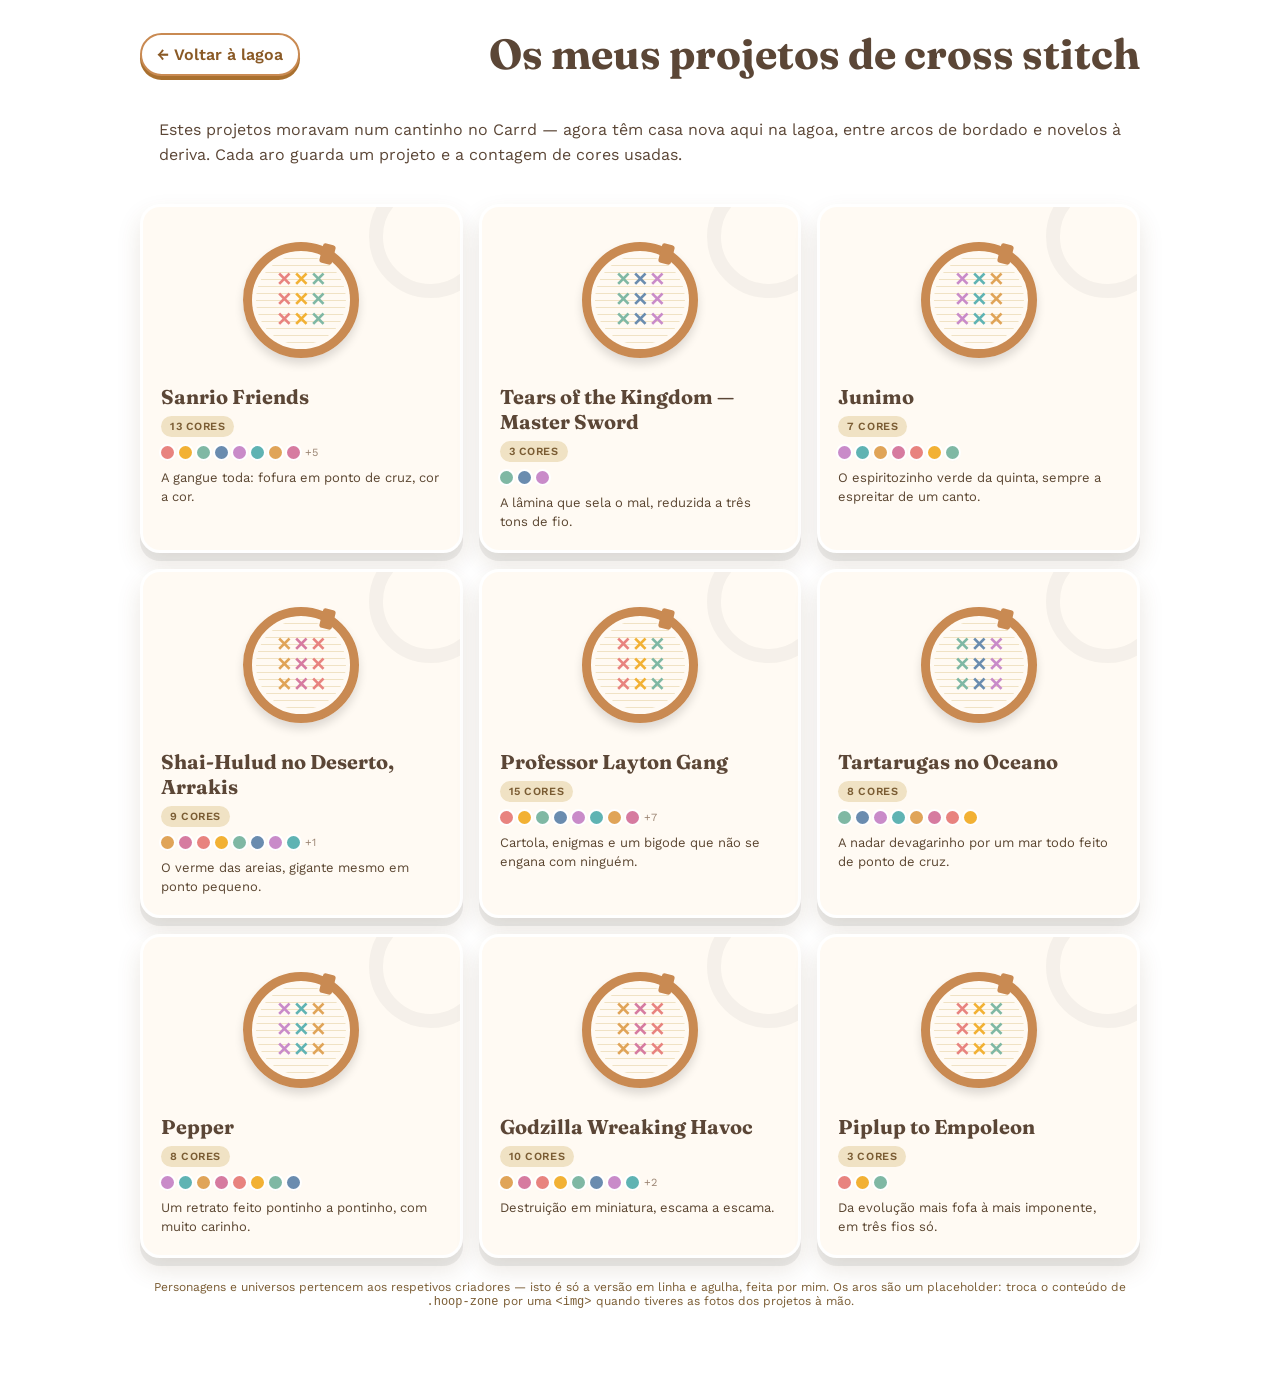
==== cross-stitch.html @ 0107caa1 "Beep Boop" ====
<!DOCTYPE html>
<html lang="pt">
<head>
<meta charset="UTF-8"><meta name="viewport" content="width=device-width,initial-scale=1">
<title>Os meus projetos de cross stitch</title>
<style>
@import url('https://fonts.googleapis.com/css2?family=Fraunces:wght@500;600&family=Work+Sans:wght@400;500;600&display=swap');
:root{--ink:#5b4636;--soft:#9c8674;--paper:#fffaf3;--linen:#f3e6cf;--wood:#c98a52;--line:#e8d9bd}
*{box-sizing:border-box}
body{margin:0;min-height:100vh;font-family:'Work Sans',sans-serif;color:var(--ink);background:var(--linen) repeating-linear-gradient(0deg,transparent 0 11px,#00000008 11px 12px),repeating-linear-gradient(90deg,transparent 0 11px,#00000008 11px 12px);padding:28px 16px 54px;overflow-x:hidden}
.drift{position:fixed;z-index:-1;animation:float 24s linear infinite}
@keyframes float{to{left:110vw}}
.button{width:32px;height:32px;border-radius:50%;background:var(--paper);border:3px solid #e3d2ad;box-shadow:0 4px 8px #0001}
.button:before,.button:after{content:'';position:absolute;width:5px;height:5px;border-radius:50%;background:#c9b78c;top:10px}
.button:before{left:8px}.button:after{right:8px}
.b1{top:9%;left:-60px}
.b2{top:63%;left:-80px;animation-delay:-11s;transform:scale(.7)}
.b3{top:38%;left:-50px;animation-delay:-17s;transform:scale(1.25)}
.needle{top:20%;left:-140px;animation-delay:-6s}
.yarn{top:74%;left:-120px;animation-delay:-20s;transform:scale(.85)}
.wrap{max-width:1000px;margin:auto;position:relative}
.top{display:flex;align-items:center;justify-content:space-between;gap:18px;margin-bottom:22px}
.back{display:inline-flex;align-items:center;gap:8px;background:#fff;border:2px solid var(--wood);color:#8a5a26;border-radius:999px;padding:10px 15px;text-decoration:none;font-weight:600;box-shadow:0 4px 0 #a9702f;transition:.15s}
.back:hover{transform:translateY(-2px)}
h1{font-family:'Fraunces',serif;margin:0;font-size:clamp(27px,5vw,42px);text-align:right}
.intro{background:#ffffffd9;border:1px solid #fff;border-radius:18px;padding:15px 18px;margin-bottom:20px;line-height:1.55}
.grid{display:grid;grid-template-columns:repeat(3,1fr);gap:16px}
.stitch{background:var(--paper);border:3px solid #fff;border-radius:20px;padding:18px;box-shadow:0 8px 0 #0001,0 12px 24px #6b4a2222;position:relative;overflow:hidden;transition:.2s}
.stitch:hover{transform:translateY(-5px) rotate(-.3deg)}
.stitch:after{content:'';position:absolute;width:95px;height:95px;border:14px solid #0000000a;border-radius:50%;right:-32px;top:-32px}
.hoop-zone{height:150px;display:flex;align-items:center;justify-content:center}
.hoop{width:116px;height:116px;border-radius:50%;border:9px solid var(--wood);box-shadow:inset 0 0 0 4px #fffaf3,0 6px 10px #0002;position:relative;display:flex;align-items:center;justify-content:center;background:repeating-linear-gradient(0deg,#fffaf3 0 6px,#f0e2c4 6px 7px),repeating-linear-gradient(90deg,#fffaf3 0 6px,#f0e2c4 6px 7px);animation:sway 3.6s ease-in-out infinite}
.hoop:before{content:'';position:absolute;width:13px;height:20px;background:var(--wood);border-radius:3px;top:-7px;right:16px;transform:rotate(14deg)}
@keyframes sway{50%{transform:rotate(2deg)}}
.stitch:nth-child(even) .hoop{animation-delay:-1.8s}
.stitches{display:grid;grid-template-columns:repeat(3,1fr);gap:1px}
.stitches span{font-size:19px;line-height:1;text-align:center;font-weight:700}
h2{font-family:'Fraunces',serif;margin:9px 0 6px;font-size:20px}
.count{display:inline-block;font-size:11px;font-weight:600;text-transform:uppercase;letter-spacing:.05em;padding:4px 9px;border-radius:999px;background:#f0e2c4;color:#7a5c33;margin-bottom:9px}
.palette{display:flex;gap:5px;align-items:center;flex-wrap:wrap;margin-bottom:9px}
.swatch{width:13px;height:13px;border-radius:50%;box-shadow:0 0 0 2px #fff,0 1px 2px #0002;display:inline-block}
.extra{font-size:11px;color:var(--soft)}
.desc{font-size:13px;line-height:1.5;margin:0;color:#5a4530}
.sources{font-size:12px;color:#7a5c33;margin-top:22px;text-align:center}
@media(max-width:760px){.grid{grid-template-columns:repeat(2,1fr)}}
@media(max-width:480px){.grid{grid-template-columns:1fr}.top{align-items:flex-start;flex-direction:column-reverse}h1{text-align:left}}
@media(prefers-reduced-motion:reduce){.drift,.hoop{animation:none}.stitch:hover{transform:none}}
</style></head>
<body>

<div class="drift b1 button"></div>
<div class="drift b2 button"></div>
<div class="drift b3 button"></div>

<svg class="drift needle" width="130" height="40" viewBox="0 0 130 40" fill="none" xmlns="http://www.w3.org/2000/svg">
<path d="M5 30 C40 5, 70 5, 95 12" stroke="#d67ba0" stroke-width="1.5" stroke-dasharray="3 3" fill="none"/>
<rect x="93" y="6" width="30" height="6" rx="3" fill="#c9c9c9" transform="rotate(18 93 6)"/>
<ellipse cx="118" cy="16.5" rx="3" ry="1.6" fill="#fffaf3" stroke="#9a9a9a" transform="rotate(18 118 16.5)"/>
</svg>

<svg class="drift yarn" width="70" height="70" viewBox="0 0 70 70" fill="none" xmlns="http://www.w3.org/2000/svg">
<circle cx="35" cy="35" r="26" fill="#6a8caf"/>
<path d="M12 24 C30 34, 40 40, 58 30" stroke="#547a9c" stroke-width="2" fill="none"/>
<path d="M14 40 C32 32, 42 46, 60 40" stroke="#547a9c" stroke-width="2" fill="none"/>
<path d="M22 14 C30 30, 40 42, 50 58" stroke="#547a9c" stroke-width="2" fill="none"/>
<path d="M58 30 C64 42, 68 52, 66 62" stroke="#d67ba0" stroke-width="2" fill="none"/>
</svg>

<main class="wrap">

<header class="top"><a class="back" href="index.html">← Voltar à lagoa</a><h1>Os meus projetos de cross stitch</h1></header>

<p class="intro">Estes projetos moravam num cantinho no Carrd — agora têm casa nova aqui na lagoa, entre arcos de bordado e novelos à deriva. Cada aro guarda um projeto e a contagem de cores usadas.</p>

<section class="grid">

<article class="stitch"><div class="hoop-zone"><div class="hoop"><div class="stitches">
<span style="color:#e8837f">✕</span><span style="color:#f2b134">✕</span><span style="color:#7fb8a4">✕</span>
<span style="color:#e8837f">✕</span><span style="color:#f2b134">✕</span><span style="color:#7fb8a4">✕</span>
<span style="color:#e8837f">✕</span><span style="color:#f2b134">✕</span><span style="color:#7fb8a4">✕</span>
</div></div></div><h2>Sanrio Friends</h2><span class="count">13 cores</span><div class="palette">
<span class="swatch" style="background:#e8837f"></span><span class="swatch" style="background:#f2b134"></span><span class="swatch" style="background:#7fb8a4"></span><span class="swatch" style="background:#6a8caf"></span><span class="swatch" style="background:#c98bc9"></span><span class="swatch" style="background:#5fb3b3"></span><span class="swatch" style="background:#e0a458"></span><span class="swatch" style="background:#d67ba0"></span><span class="extra">+5</span></div><p class="desc">A gangue toda: fofura em ponto de cruz, cor a cor.</p></article>

<article class="stitch"><div class="hoop-zone"><div class="hoop"><div class="stitches">
<span style="color:#7fb8a4">✕</span><span style="color:#6a8caf">✕</span><span style="color:#c98bc9">✕</span>
<span style="color:#7fb8a4">✕</span><span style="color:#6a8caf">✕</span><span style="color:#c98bc9">✕</span>
<span style="color:#7fb8a4">✕</span><span style="color:#6a8caf">✕</span><span style="color:#c98bc9">✕</span>
</div></div></div><h2>Tears of the Kingdom — Master Sword</h2><span class="count">3 cores</span><div class="palette">
<span class="swatch" style="background:#7fb8a4"></span><span class="swatch" style="background:#6a8caf"></span><span class="swatch" style="background:#c98bc9"></span></div><p class="desc">A lâmina que sela o mal, reduzida a três tons de fio.</p></article>

<article class="stitch"><div class="hoop-zone"><div class="hoop"><div class="stitches">
<span style="color:#c98bc9">✕</span><span style="color:#5fb3b3">✕</span><span style="color:#e0a458">✕</span>
<span style="color:#c98bc9">✕</span><span style="color:#5fb3b3">✕</span><span style="color:#e0a458">✕</span>
<span style="color:#c98bc9">✕</span><span style="color:#5fb3b3">✕</span><span style="color:#e0a458">✕</span>
</div></div></div><h2>Junimo</h2><span class="count">7 cores</span><div class="palette">
<span class="swatch" style="background:#c98bc9"></span><span class="swatch" style="background:#5fb3b3"></span><span class="swatch" style="background:#e0a458"></span><span class="swatch" style="background:#d67ba0"></span><span class="swatch" style="background:#e8837f"></span><span class="swatch" style="background:#f2b134"></span><span class="swatch" style="background:#7fb8a4"></span></div><p class="desc">O espiritozinho verde da quinta, sempre a espreitar de um canto.</p></article>

<article class="stitch"><div class="hoop-zone"><div class="hoop"><div class="stitches">
<span style="color:#e0a458">✕</span><span style="color:#d67ba0">✕</span><span style="color:#e8837f">✕</span>
<span style="color:#e0a458">✕</span><span style="color:#d67ba0">✕</span><span style="color:#e8837f">✕</span>
<span style="color:#e0a458">✕</span><span style="color:#d67ba0">✕</span><span style="color:#e8837f">✕</span>
</div></div></div><h2>Shai-Hulud no Deserto, Arrakis</h2><span class="count">9 cores</span><div class="palette">
<span class="swatch" style="background:#e0a458"></span><span class="swatch" style="background:#d67ba0"></span><span class="swatch" style="background:#e8837f"></span><span class="swatch" style="background:#f2b134"></span><span class="swatch" style="background:#7fb8a4"></span><span class="swatch" style="background:#6a8caf"></span><span class="swatch" style="background:#c98bc9"></span><span class="swatch" style="background:#5fb3b3"></span><span class="extra">+1</span></div><p class="desc">O verme das areias, gigante mesmo em ponto pequeno.</p></article>

<article class="stitch"><div class="hoop-zone"><div class="hoop"><div class="stitches">
<span style="color:#e8837f">✕</span><span style="color:#f2b134">✕</span><span style="color:#7fb8a4">✕</span>
<span style="color:#e8837f">✕</span><span style="color:#f2b134">✕</span><span style="color:#7fb8a4">✕</span>
<span style="color:#e8837f">✕</span><span style="color:#f2b134">✕</span><span style="color:#7fb8a4">✕</span>
</div></div></div><h2>Professor Layton Gang</h2><span class="count">15 cores</span><div class="palette">
<span class="swatch" style="background:#e8837f"></span><span class="swatch" style="background:#f2b134"></span><span class="swatch" style="background:#7fb8a4"></span><span class="swatch" style="background:#6a8caf"></span><span class="swatch" style="background:#c98bc9"></span><span class="swatch" style="background:#5fb3b3"></span><span class="swatch" style="background:#e0a458"></span><span class="swatch" style="background:#d67ba0"></span><span class="extra">+7</span></div><p class="desc">Cartola, enigmas e um bigode que não se engana com ninguém.</p></article>

<article class="stitch"><div class="hoop-zone"><div class="hoop"><div class="stitches">
<span style="color:#7fb8a4">✕</span><span style="color:#6a8caf">✕</span><span style="color:#c98bc9">✕</span>
<span style="color:#7fb8a4">✕</span><span style="color:#6a8caf">✕</span><span style="color:#c98bc9">✕</span>
<span style="color:#7fb8a4">✕</span><span style="color:#6a8caf">✕</span><span style="color:#c98bc9">✕</span>
</div></div></div><h2>Tartarugas no Oceano</h2><span class="count">8 cores</span><div class="palette">
<span class="swatch" style="background:#7fb8a4"></span><span class="swatch" style="background:#6a8caf"></span><span class="swatch" style="background:#c98bc9"></span><span class="swatch" style="background:#5fb3b3"></span><span class="swatch" style="background:#e0a458"></span><span class="swatch" style="background:#d67ba0"></span><span class="swatch" style="background:#e8837f"></span><span class="swatch" style="background:#f2b134"></span></div><p class="desc">A nadar devagarinho por um mar todo feito de ponto de cruz.</p></article>

<article class="stitch"><div class="hoop-zone"><div class="hoop"><div class="stitches">
<span style="color:#c98bc9">✕</span><span style="color:#5fb3b3">✕</span><span style="color:#e0a458">✕</span>
<span style="color:#c98bc9">✕</span><span style="color:#5fb3b3">✕</span><span style="color:#e0a458">✕</span>
<span style="color:#c98bc9">✕</span><span style="color:#5fb3b3">✕</span><span style="color:#e0a458">✕</span>
</div></div></div><h2>Pepper</h2><span class="count">8 cores</span><div class="palette">
<span class="swatch" style="background:#c98bc9"></span><span class="swatch" style="background:#5fb3b3"></span><span class="swatch" style="background:#e0a458"></span><span class="swatch" style="background:#d67ba0"></span><span class="swatch" style="background:#e8837f"></span><span class="swatch" style="background:#f2b134"></span><span class="swatch" style="background:#7fb8a4"></span><span class="swatch" style="background:#6a8caf"></span></div><p class="desc">Um retrato feito pontinho a pontinho, com muito carinho.</p></article>

<article class="stitch"><div class="hoop-zone"><div class="hoop"><div class="stitches">
<span style="color:#e0a458">✕</span><span style="color:#d67ba0">✕</span><span style="color:#e8837f">✕</span>
<span style="color:#e0a458">✕</span><span style="color:#d67ba0">✕</span><span style="color:#e8837f">✕</span>
<span style="color:#e0a458">✕</span><span style="color:#d67ba0">✕</span><span style="color:#e8837f">✕</span>
</div></div></div><h2>Godzilla Wreaking Havoc</h2><span class="count">10 cores</span><div class="palette">
<span class="swatch" style="background:#e0a458"></span><span class="swatch" style="background:#d67ba0"></span><span class="swatch" style="background:#e8837f"></span><span class="swatch" style="background:#f2b134"></span><span class="swatch" style="background:#7fb8a4"></span><span class="swatch" style="background:#6a8caf"></span><span class="swatch" style="background:#c98bc9"></span><span class="swatch" style="background:#5fb3b3"></span><span class="extra">+2</span></div><p class="desc">Destruição em miniatura, escama a escama.</p></article>

<article class="stitch"><div class="hoop-zone"><div class="hoop"><div class="stitches">
<span style="color:#e8837f">✕</span><span style="color:#f2b134">✕</span><span style="color:#7fb8a4">✕</span>
<span style="color:#e8837f">✕</span><span style="color:#f2b134">✕</span><span style="color:#7fb8a4">✕</span>
<span style="color:#e8837f">✕</span><span style="color:#f2b134">✕</span><span style="color:#7fb8a4">✕</span>
</div></div></div><h2>Piplup to Empoleon</h2><span class="count">3 cores</span><div class="palette">
<span class="swatch" style="background:#e8837f"></span><span class="swatch" style="background:#f2b134"></span><span class="swatch" style="background:#7fb8a4"></span></div><p class="desc">Da evolução mais fofa à mais imponente, em três fios só.</p></article>

</section>
<p class="sources">Personagens e universos pertencem aos respetivos criadores — isto é só a versão em linha e agulha, feita por mim. Os aros são um placeholder: troca o conteúdo de <code>.hoop-zone</code> por uma <code>&lt;img&gt;</code> quando tiveres as fotos dos projetos à mão.</p>

</main>
</body>
</html>
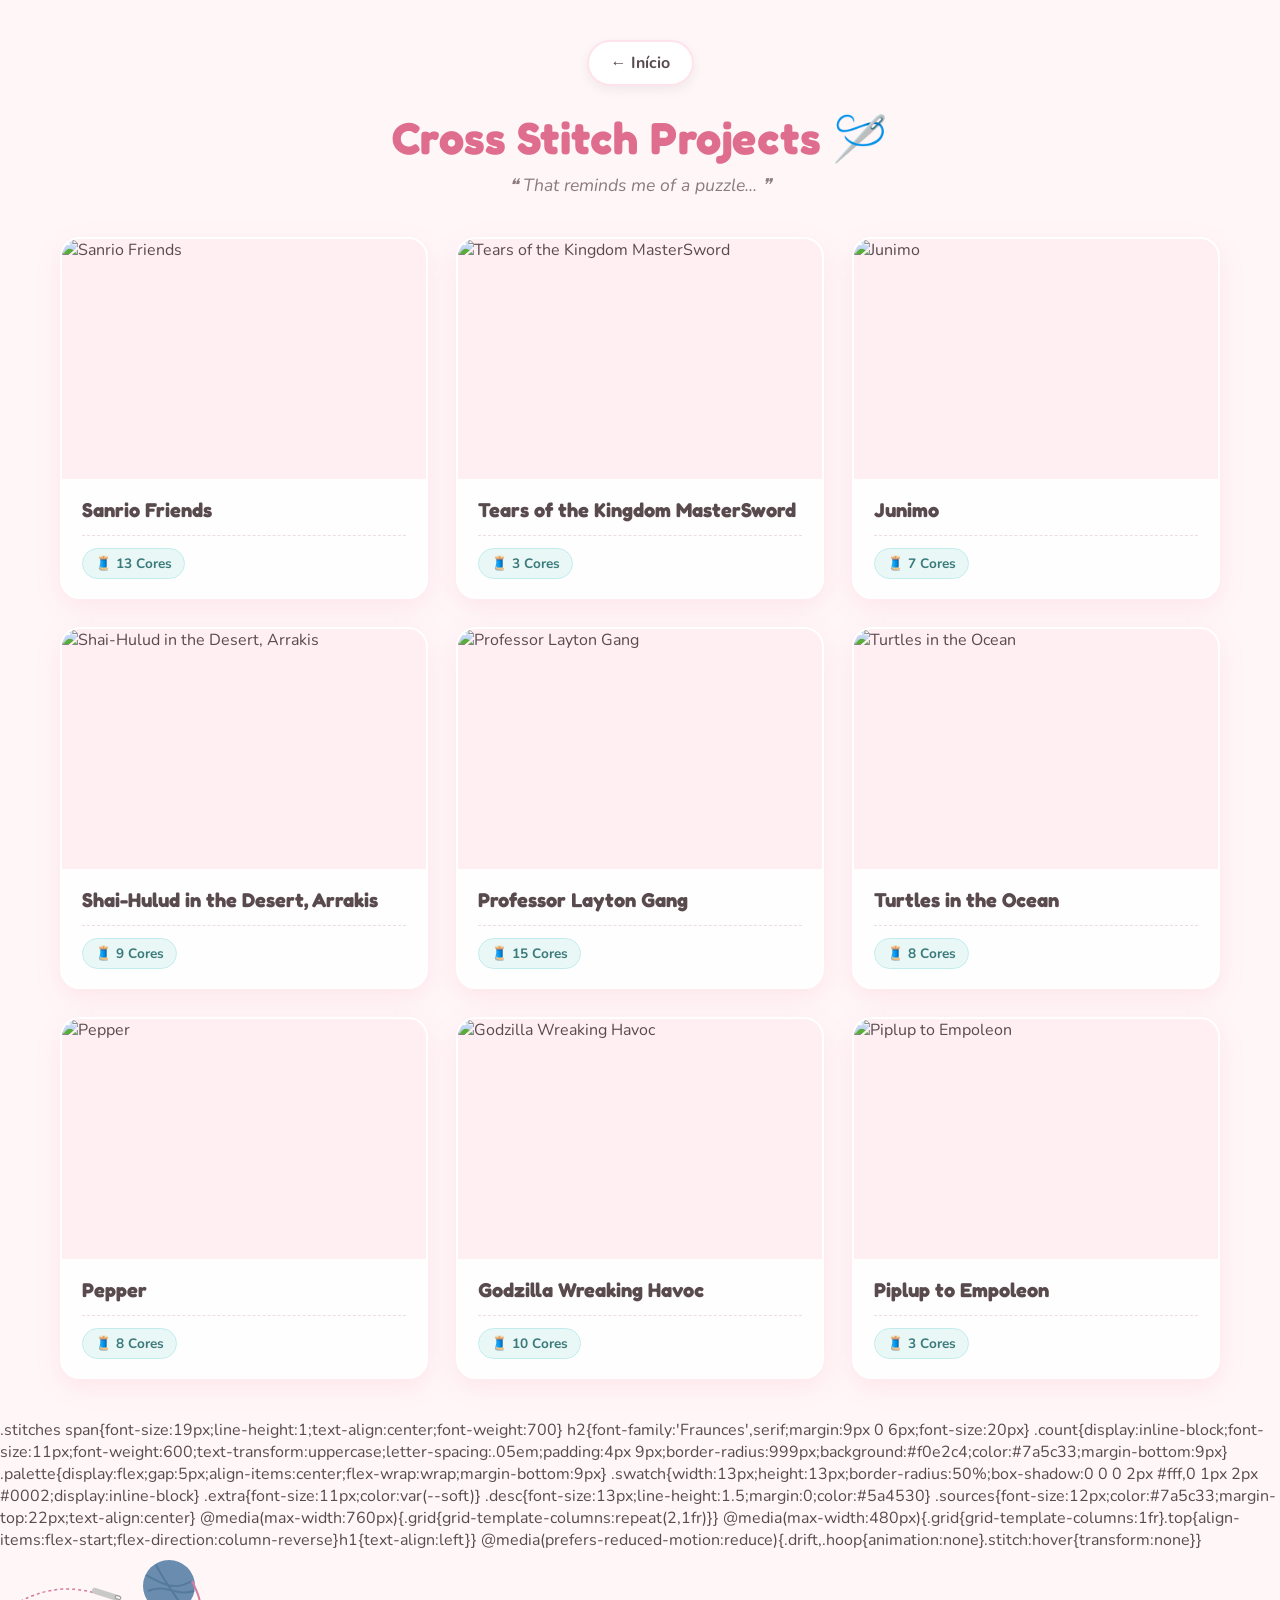
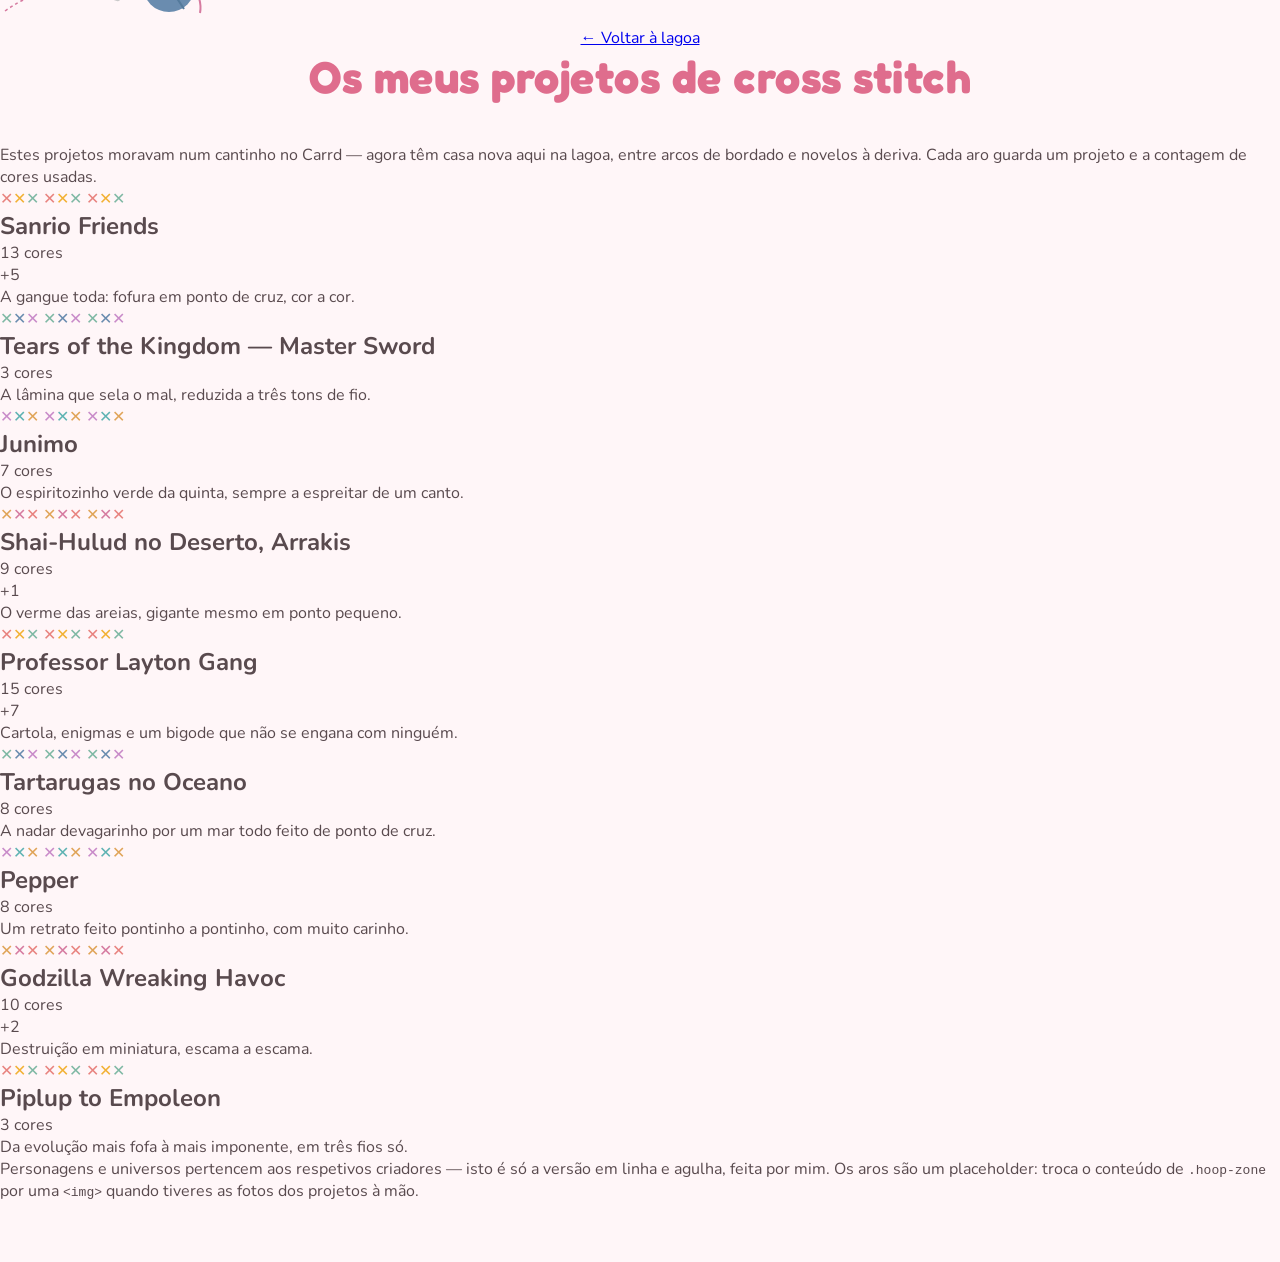
==== commit c95c47c5: "Refactor cross-stitch.html for improved layout and styles Updated HTML structure, styles, and projec" ====
--- a/cross-stitch.html
+++ b/cross-stitch.html
@@ -1,39 +1,364 @@
 <!DOCTYPE html>
 <html lang="pt">
 <head>
-<meta charset="UTF-8"><meta name="viewport" content="width=device-width,initial-scale=1">
-<title>Os meus projetos de cross stitch</title>
-<style>
-@import url('https://fonts.googleapis.com/css2?family=Fraunces:wght@500;600&family=Work+Sans:wght@400;500;600&display=swap');
-:root{--ink:#5b4636;--soft:#9c8674;--paper:#fffaf3;--linen:#f3e6cf;--wood:#c98a52;--line:#e8d9bd}
-*{box-sizing:border-box}
-body{margin:0;min-height:100vh;font-family:'Work Sans',sans-serif;color:var(--ink);background:var(--linen) repeating-linear-gradient(0deg,transparent 0 11px,#00000008 11px 12px),repeating-linear-gradient(90deg,transparent 0 11px,#00000008 11px 12px);padding:28px 16px 54px;overflow-x:hidden}
-.drift{position:fixed;z-index:-1;animation:float 24s linear infinite}
-@keyframes float{to{left:110vw}}
-.button{width:32px;height:32px;border-radius:50%;background:var(--paper);border:3px solid #e3d2ad;box-shadow:0 4px 8px #0001}
-.button:before,.button:after{content:'';position:absolute;width:5px;height:5px;border-radius:50%;background:#c9b78c;top:10px}
-.button:before{left:8px}.button:after{right:8px}
-.b1{top:9%;left:-60px}
-.b2{top:63%;left:-80px;animation-delay:-11s;transform:scale(.7)}
-.b3{top:38%;left:-50px;animation-delay:-17s;transform:scale(1.25)}
-.needle{top:20%;left:-140px;animation-delay:-6s}
-.yarn{top:74%;left:-120px;animation-delay:-20s;transform:scale(.85)}
-.wrap{max-width:1000px;margin:auto;position:relative}
-.top{display:flex;align-items:center;justify-content:space-between;gap:18px;margin-bottom:22px}
-.back{display:inline-flex;align-items:center;gap:8px;background:#fff;border:2px solid var(--wood);color:#8a5a26;border-radius:999px;padding:10px 15px;text-decoration:none;font-weight:600;box-shadow:0 4px 0 #a9702f;transition:.15s}
-.back:hover{transform:translateY(-2px)}
-h1{font-family:'Fraunces',serif;margin:0;font-size:clamp(27px,5vw,42px);text-align:right}
-.intro{background:#ffffffd9;border:1px solid #fff;border-radius:18px;padding:15px 18px;margin-bottom:20px;line-height:1.55}
-.grid{display:grid;grid-template-columns:repeat(3,1fr);gap:16px}
-.stitch{background:var(--paper);border:3px solid #fff;border-radius:20px;padding:18px;box-shadow:0 8px 0 #0001,0 12px 24px #6b4a2222;position:relative;overflow:hidden;transition:.2s}
-.stitch:hover{transform:translateY(-5px) rotate(-.3deg)}
-.stitch:after{content:'';position:absolute;width:95px;height:95px;border:14px solid #0000000a;border-radius:50%;right:-32px;top:-32px}
-.hoop-zone{height:150px;display:flex;align-items:center;justify-content:center}
-.hoop{width:116px;height:116px;border-radius:50%;border:9px solid var(--wood);box-shadow:inset 0 0 0 4px #fffaf3,0 6px 10px #0002;position:relative;display:flex;align-items:center;justify-content:center;background:repeating-linear-gradient(0deg,#fffaf3 0 6px,#f0e2c4 6px 7px),repeating-linear-gradient(90deg,#fffaf3 0 6px,#f0e2c4 6px 7px);animation:sway 3.6s ease-in-out infinite}
-.hoop:before{content:'';position:absolute;width:13px;height:20px;background:var(--wood);border-radius:3px;top:-7px;right:16px;transform:rotate(14deg)}
-@keyframes sway{50%{transform:rotate(2deg)}}
-.stitch:nth-child(even) .hoop{animation-delay:-1.8s}
-.stitches{display:grid;grid-template-columns:repeat(3,1fr);gap:1px}
+  <meta charset="UTF-8">
+  <meta name="viewport" content="width=device-width, initial-scale=1.0">
+  <title>Cross Stitch Projects 🪡</title>
+  <link rel="preconnect" href="https://fonts.googleapis.com">
+  <link rel="preconnect" href="https://fonts.gstatic.com" crossorigin>
+  <link href="https://fonts.googleapis.com/css2?family=Fredoka:wght@400;600;700&family=Nunito:wght@400;700&display=swap" rel="stylesheet">
+  <style>
+    :root {
+      --bg-color: #fff6f8;
+      --card-bg: rgba(255, 255, 255, 0.88);
+      --primary: #f08da8;
+      --primary-hover: #e07291;
+      --accent: #b2d8d8;
+      --text: #594a4e;
+      --text-muted: #8c7b80;
+      --border-radius: 20px;
+      --shadow: 0 8px 24px rgba(240, 141, 168, 0.15);
+    }
+
+    * {
+      box-sizing: border-box;
+      margin: 0;
+      padding: 0;
+    }
+
+    body {
+      font-family: 'Nunito', sans-serif;
+      background-color: var(--bg-color);
+      color: var(--text);
+      min-height: 100vh;
+      overflow-x: hidden;
+      position: relative;
+      padding-bottom: 60px;
+    }
+
+    /* Background animado com itens de costura flutuantes */
+    .floating-bg {
+      position: fixed;
+      top: 0;
+      left: 0;
+      width: 100%;
+      height: 100%;
+      pointer-events: none;
+      z-index: 0;
+      overflow: hidden;
+    }
+
+    .floating-item {
+      position: absolute;
+      bottom: -60px;
+      font-size: 1.8rem;
+      opacity: 0.45;
+      user-select: none;
+      animation: floatUp 14s linear infinite;
+    }
+
+    .floating-item:nth-child(1) { left: 10%; animation-duration: 12s; animation-delay: 0s; }
+    .floating-item:nth-child(2) { left: 25%; animation-duration: 16s; animation-delay: 2s; font-size: 2.2rem; }
+    .floating-item:nth-child(3) { left: 40%; animation-duration: 13s; animation-delay: 4s; }
+    .floating-item:nth-child(4) { left: 55%; animation-duration: 18s; animation-delay: 1s; font-size: 1.5rem; }
+    .floating-item:nth-child(5) { left: 70%; animation-duration: 15s; animation-delay: 3s; font-size: 2rem; }
+    .floating-item:nth-child(6) { left: 85%; animation-duration: 14s; animation-delay: 5s; }
+    .floating-item:nth-child(7) { left: 95%; animation-duration: 17s; animation-delay: 7s; }
+
+    @keyframes floatUp {
+      0% {
+        transform: translateY(0) rotate(0deg);
+        opacity: 0;
+      }
+      10% {
+        opacity: 0.5;
+      }
+      90% {
+        opacity: 0.5;
+      }
+      100% {
+        transform: translateY(-110vh) rotate(360deg);
+        opacity: 0;
+      }
+    }
+
+    /* Layout principal */
+    .container {
+      position: relative;
+      z-index: 1;
+      max-width: 1200px;
+      margin: 0 auto;
+      padding: 40px 20px;
+    }
+
+    header {
+      text-align: center;
+      margin-bottom: 40px;
+    }
+
+    .back-btn {
+      display: inline-flex;
+      align-items: center;
+      gap: 8px;
+      background: white;
+      color: var(--text);
+      text-decoration: none;
+      padding: 10px 22px;
+      border-radius: 999px;
+      font-weight: 700;
+      box-shadow: 0 4px 12px rgba(0, 0, 0, 0.06);
+      transition: all 0.25s ease;
+      margin-bottom: 24px;
+      border: 2px solid #ffe3ec;
+    }
+
+    .back-btn:hover {
+      transform: translateY(-2px);
+      border-color: var(--primary);
+      color: var(--primary);
+    }
+
+    h1 {
+      font-family: 'Fredoka', cursive;
+      font-size: 2.8rem;
+      color: #df6d8d;
+      letter-spacing: 0.5px;
+      margin-bottom: 8px;
+    }
+
+    .subtitle {
+      font-size: 1.1rem;
+      color: var(--text-muted);
+      font-style: italic;
+    }
+
+    /* Grelha de Projetos (Estilo Pokédex/Colunas) */
+    .projects-grid {
+      display: grid;
+      grid-template-columns: repeat(auto-fill, minmax(280px, 1fr));
+      gap: 28px;
+    }
+
+    .card {
+      background: var(--card-bg);
+      backdrop-filter: blur(8px);
+      border-radius: var(--border-radius);
+      overflow: hidden;
+      box-shadow: var(--shadow);
+      border: 2px solid #fff;
+      display: flex;
+      flex-direction: column;
+      transition: transform 0.3s cubic-bezier(0.34, 1.56, 0.64, 1), box-shadow 0.3s ease;
+    }
+
+    .card:hover {
+      transform: translateY(-6px) scale(1.01);
+      box-shadow: 0 14px 28px rgba(240, 141, 168, 0.25);
+    }
+
+    .card-img-wrapper {
+      width: 100%;
+      height: 240px;
+      background: #ffeef2;
+      position: relative;
+      overflow: hidden;
+      display: flex;
+      align-items: center;
+      justify-content: center;
+    }
+
+    .card-img-wrapper img {
+      width: 100%;
+      height: 100%;
+      object-fit: cover;
+      transition: transform 0.4s ease;
+    }
+
+    .card:hover .card-img-wrapper img {
+      transform: scale(1.05);
+    }
+
+    .card-content {
+      padding: 18px 20px;
+      display: flex;
+      flex-direction: column;
+      flex-grow: 1;
+      justify-content: space-between;
+    }
+
+    .card-title {
+      font-family: 'Fredoka', cursive;
+      font-size: 1.25rem;
+      color: var(--text);
+      line-height: 1.3;
+      margin-bottom: 12px;
+    }
+
+    .card-meta {
+      display: flex;
+      align-items: center;
+      justify-content: space-between;
+      border-top: 1px dashed #eedce2;
+      padding-top: 12px;
+    }
+
+    .badge-colors {
+      display: inline-flex;
+      align-items: center;
+      gap: 6px;
+      background-color: #eaf7f7;
+      color: #3b7a7a;
+      font-size: 0.85rem;
+      font-weight: 700;
+      padding: 5px 12px;
+      border-radius: 999px;
+      border: 1px solid #c2ecec;
+    }
+  </style>
+</head>
+<body>
+
+  <!-- Elementos Flutuantes de Fundo -->
+  <div class="floating-bg" aria-hidden="true">
+    <span class="floating-item">🪡</span>
+    <span class="floating-item">🧶</span>
+    <span class="floating-item">✨</span>
+    <span class="floating-item">✂️</span>
+    <span class="floating-item">🧵</span>
+    <span class="floating-item">🌸</span>
+    <span class="floating-item">💖</span>
+  </div>
+
+  <div class="container">
+    <header>
+      <a href="index.html" class="back-btn">← Início</a>
+      <h1>Cross Stitch Projects 🪡</h1>
+      <p class="subtitle">❝ That reminds me of a puzzle... ❞</p>
+    </header>
+
+    <main class="projects-grid">
+      
+      <!-- Projeto 1 -->
+      <article class="card">
+        <div class="card-img-wrapper">
+          <img src="images/cross-stitch/sanrio.jpg" alt="Sanrio Friends" loading="lazy">
+        </div>
+        <div class="card-content">
+          <h2 class="card-title">Sanrio Friends</h2>
+          <div class="card-meta">
+            <span class="badge-colors">🧵 13 Cores</span>
+          </div>
+        </div>
+      </article>
+
+      <!-- Projeto 2 -->
+      <article class="card">
+        <div class="card-img-wrapper">
+          <img src="images/cross-stitch/mastersword.jpg" alt="Tears of the Kingdom MasterSword" loading="lazy">
+        </div>
+        <div class="card-content">
+          <h2 class="card-title">Tears of the Kingdom MasterSword</h2>
+          <div class="card-meta">
+            <span class="badge-colors">🧵 3 Cores</span>
+          </div>
+        </div>
+      </article>
+
+      <!-- Projeto 3 -->
+      <article class="card">
+        <div class="card-img-wrapper">
+          <img src="images/cross-stitch/junimo.jpg" alt="Junimo" loading="lazy">
+        </div>
+        <div class="card-content">
+          <h2 class="card-title">Junimo</h2>
+          <div class="card-meta">
+            <span class="badge-colors">🧵 7 Cores</span>
+          </div>
+        </div>
+      </article>
+
+      <!-- Projeto 4 -->
+      <article class="card">
+        <div class="card-img-wrapper">
+          <img src="images/cross-stitch/shai-hulud.jpg" alt="Shai-Hulud in the Desert, Arrakis" loading="lazy">
+        </div>
+        <div class="card-content">
+          <h2 class="card-title">Shai-Hulud in the Desert, Arrakis</h2>
+          <div class="card-meta">
+            <span class="badge-colors">🧵 9 Cores</span>
+          </div>
+        </div>
+      </article>
+
+      <!-- Projeto 5 -->
+      <article class="card">
+        <div class="card-img-wrapper">
+          <img src="images/cross-stitch/layton.jpg" alt="Professor Layton Gang" loading="lazy">
+        </div>
+        <div class="card-content">
+          <h2 class="card-title">Professor Layton Gang</h2>
+          <div class="card-meta">
+            <span class="badge-colors">🧵 15 Cores</span>
+          </div>
+        </div>
+      </article>
+
+      <!-- Projeto 6 -->
+      <article class="card">
+        <div class="card-img-wrapper">
+          <img src="images/cross-stitch/turtles.jpg" alt="Turtles in the Ocean" loading="lazy">
+        </div>
+        <div class="card-content">
+          <h2 class="card-title">Turtles in the Ocean</h2>
+          <div class="card-meta">
+            <span class="badge-colors">🧵 8 Cores</span>
+          </div>
+        </div>
+      </article>
+
+      <!-- Projeto 7 -->
+      <article class="card">
+        <div class="card-img-wrapper">
+          <img src="images/cross-stitch/pepper.jpg" alt="Pepper" loading="lazy">
+        </div>
+        <div class="card-content">
+          <h2 class="card-title">Pepper</h2>
+          <div class="card-meta">
+            <span class="badge-colors">🧵 8 Cores</span>
+          </div>
+        </div>
+      </article>
+
+      <!-- Projeto 8 -->
+      <article class="card">
+        <div class="card-img-wrapper">
+          <img src="images/cross-stitch/godzilla.jpg" alt="Godzilla Wreaking Havoc" loading="lazy">
+        </div>
+        <div class="card-content">
+          <h2 class="card-title">Godzilla Wreaking Havoc</h2>
+          <div class="card-meta">
+            <span class="badge-colors">🧵 10 Cores</span>
+          </div>
+        </div>
+      </article>
+
+      <!-- Projeto 9 -->
+      <article class="card">
+        <div class="card-img-wrapper">
+          <img src="images/cross-stitch/piplup.jpg" alt="Piplup to Empoleon" loading="lazy">
+        </div>
+        <div class="card-content">
+          <h2 class="card-title">Piplup to Empoleon</h2>
+          <div class="card-meta">
+            <span class="badge-colors">🧵 3 Cores</span>
+          </div>
+        </div>
+      </article>
+
+    </main>
+  </div>
+</body>
+</html>
 .stitches span{font-size:19px;line-height:1;text-align:center;font-weight:700}
 h2{font-family:'Fraunces',serif;margin:9px 0 6px;font-size:20px}
 .count{display:inline-block;font-size:11px;font-weight:600;text-transform:uppercase;letter-spacing:.05em;padding:4px 9px;border-radius:999px;background:#f0e2c4;color:#7a5c33;margin-bottom:9px}
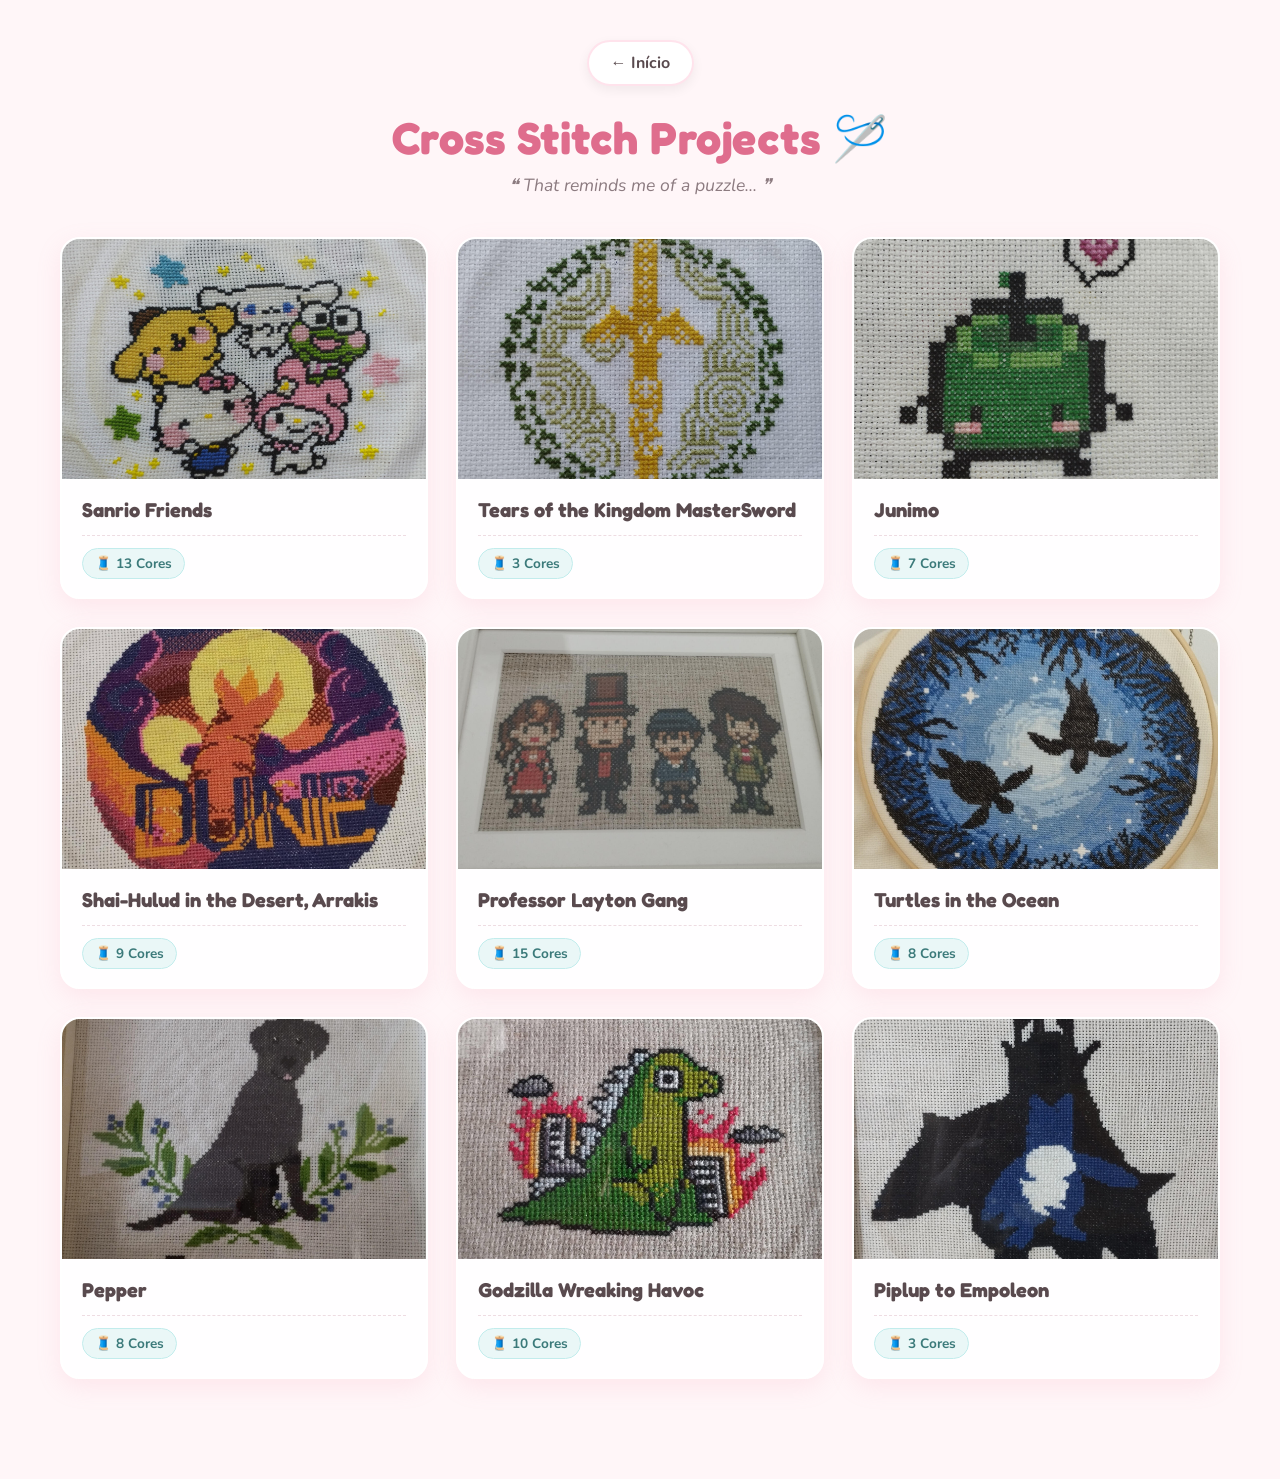
==== commit 2af911a1: "Clean up cross-stitch.html by removing unused styles Removed CSS styles and HTML elements related to" ====
--- a/cross-stitch.html
+++ b/cross-stitch.html
@@ -359,112 +359,3 @@
   </div>
 </body>
 </html>
-.stitches span{font-size:19px;line-height:1;text-align:center;font-weight:700}
-h2{font-family:'Fraunces',serif;margin:9px 0 6px;font-size:20px}
-.count{display:inline-block;font-size:11px;font-weight:600;text-transform:uppercase;letter-spacing:.05em;padding:4px 9px;border-radius:999px;background:#f0e2c4;color:#7a5c33;margin-bottom:9px}
-.palette{display:flex;gap:5px;align-items:center;flex-wrap:wrap;margin-bottom:9px}
-.swatch{width:13px;height:13px;border-radius:50%;box-shadow:0 0 0 2px #fff,0 1px 2px #0002;display:inline-block}
-.extra{font-size:11px;color:var(--soft)}
-.desc{font-size:13px;line-height:1.5;margin:0;color:#5a4530}
-.sources{font-size:12px;color:#7a5c33;margin-top:22px;text-align:center}
-@media(max-width:760px){.grid{grid-template-columns:repeat(2,1fr)}}
-@media(max-width:480px){.grid{grid-template-columns:1fr}.top{align-items:flex-start;flex-direction:column-reverse}h1{text-align:left}}
-@media(prefers-reduced-motion:reduce){.drift,.hoop{animation:none}.stitch:hover{transform:none}}
-</style></head>
-<body>
-
-<div class="drift b1 button"></div>
-<div class="drift b2 button"></div>
-<div class="drift b3 button"></div>
-
-<svg class="drift needle" width="130" height="40" viewBox="0 0 130 40" fill="none" xmlns="http://www.w3.org/2000/svg">
-<path d="M5 30 C40 5, 70 5, 95 12" stroke="#d67ba0" stroke-width="1.5" stroke-dasharray="3 3" fill="none"/>
-<rect x="93" y="6" width="30" height="6" rx="3" fill="#c9c9c9" transform="rotate(18 93 6)"/>
-<ellipse cx="118" cy="16.5" rx="3" ry="1.6" fill="#fffaf3" stroke="#9a9a9a" transform="rotate(18 118 16.5)"/>
-</svg>
-
-<svg class="drift yarn" width="70" height="70" viewBox="0 0 70 70" fill="none" xmlns="http://www.w3.org/2000/svg">
-<circle cx="35" cy="35" r="26" fill="#6a8caf"/>
-<path d="M12 24 C30 34, 40 40, 58 30" stroke="#547a9c" stroke-width="2" fill="none"/>
-<path d="M14 40 C32 32, 42 46, 60 40" stroke="#547a9c" stroke-width="2" fill="none"/>
-<path d="M22 14 C30 30, 40 42, 50 58" stroke="#547a9c" stroke-width="2" fill="none"/>
-<path d="M58 30 C64 42, 68 52, 66 62" stroke="#d67ba0" stroke-width="2" fill="none"/>
-</svg>
-
-<main class="wrap">
-
-<header class="top"><a class="back" href="index.html">← Voltar à lagoa</a><h1>Os meus projetos de cross stitch</h1></header>
-
-<p class="intro">Estes projetos moravam num cantinho no Carrd — agora têm casa nova aqui na lagoa, entre arcos de bordado e novelos à deriva. Cada aro guarda um projeto e a contagem de cores usadas.</p>
-
-<section class="grid">
-
-<article class="stitch"><div class="hoop-zone"><div class="hoop"><div class="stitches">
-<span style="color:#e8837f">✕</span><span style="color:#f2b134">✕</span><span style="color:#7fb8a4">✕</span>
-<span style="color:#e8837f">✕</span><span style="color:#f2b134">✕</span><span style="color:#7fb8a4">✕</span>
-<span style="color:#e8837f">✕</span><span style="color:#f2b134">✕</span><span style="color:#7fb8a4">✕</span>
-</div></div></div><h2>Sanrio Friends</h2><span class="count">13 cores</span><div class="palette">
-<span class="swatch" style="background:#e8837f"></span><span class="swatch" style="background:#f2b134"></span><span class="swatch" style="background:#7fb8a4"></span><span class="swatch" style="background:#6a8caf"></span><span class="swatch" style="background:#c98bc9"></span><span class="swatch" style="background:#5fb3b3"></span><span class="swatch" style="background:#e0a458"></span><span class="swatch" style="background:#d67ba0"></span><span class="extra">+5</span></div><p class="desc">A gangue toda: fofura em ponto de cruz, cor a cor.</p></article>
-
-<article class="stitch"><div class="hoop-zone"><div class="hoop"><div class="stitches">
-<span style="color:#7fb8a4">✕</span><span style="color:#6a8caf">✕</span><span style="color:#c98bc9">✕</span>
-<span style="color:#7fb8a4">✕</span><span style="color:#6a8caf">✕</span><span style="color:#c98bc9">✕</span>
-<span style="color:#7fb8a4">✕</span><span style="color:#6a8caf">✕</span><span style="color:#c98bc9">✕</span>
-</div></div></div><h2>Tears of the Kingdom — Master Sword</h2><span class="count">3 cores</span><div class="palette">
-<span class="swatch" style="background:#7fb8a4"></span><span class="swatch" style="background:#6a8caf"></span><span class="swatch" style="background:#c98bc9"></span></div><p class="desc">A lâmina que sela o mal, reduzida a três tons de fio.</p></article>
-
-<article class="stitch"><div class="hoop-zone"><div class="hoop"><div class="stitches">
-<span style="color:#c98bc9">✕</span><span style="color:#5fb3b3">✕</span><span style="color:#e0a458">✕</span>
-<span style="color:#c98bc9">✕</span><span style="color:#5fb3b3">✕</span><span style="color:#e0a458">✕</span>
-<span style="color:#c98bc9">✕</span><span style="color:#5fb3b3">✕</span><span style="color:#e0a458">✕</span>
-</div></div></div><h2>Junimo</h2><span class="count">7 cores</span><div class="palette">
-<span class="swatch" style="background:#c98bc9"></span><span class="swatch" style="background:#5fb3b3"></span><span class="swatch" style="background:#e0a458"></span><span class="swatch" style="background:#d67ba0"></span><span class="swatch" style="background:#e8837f"></span><span class="swatch" style="background:#f2b134"></span><span class="swatch" style="background:#7fb8a4"></span></div><p class="desc">O espiritozinho verde da quinta, sempre a espreitar de um canto.</p></article>
-
-<article class="stitch"><div class="hoop-zone"><div class="hoop"><div class="stitches">
-<span style="color:#e0a458">✕</span><span style="color:#d67ba0">✕</span><span style="color:#e8837f">✕</span>
-<span style="color:#e0a458">✕</span><span style="color:#d67ba0">✕</span><span style="color:#e8837f">✕</span>
-<span style="color:#e0a458">✕</span><span style="color:#d67ba0">✕</span><span style="color:#e8837f">✕</span>
-</div></div></div><h2>Shai-Hulud no Deserto, Arrakis</h2><span class="count">9 cores</span><div class="palette">
-<span class="swatch" style="background:#e0a458"></span><span class="swatch" style="background:#d67ba0"></span><span class="swatch" style="background:#e8837f"></span><span class="swatch" style="background:#f2b134"></span><span class="swatch" style="background:#7fb8a4"></span><span class="swatch" style="background:#6a8caf"></span><span class="swatch" style="background:#c98bc9"></span><span class="swatch" style="background:#5fb3b3"></span><span class="extra">+1</span></div><p class="desc">O verme das areias, gigante mesmo em ponto pequeno.</p></article>
-
-<article class="stitch"><div class="hoop-zone"><div class="hoop"><div class="stitches">
-<span style="color:#e8837f">✕</span><span style="color:#f2b134">✕</span><span style="color:#7fb8a4">✕</span>
-<span style="color:#e8837f">✕</span><span style="color:#f2b134">✕</span><span style="color:#7fb8a4">✕</span>
-<span style="color:#e8837f">✕</span><span style="color:#f2b134">✕</span><span style="color:#7fb8a4">✕</span>
-</div></div></div><h2>Professor Layton Gang</h2><span class="count">15 cores</span><div class="palette">
-<span class="swatch" style="background:#e8837f"></span><span class="swatch" style="background:#f2b134"></span><span class="swatch" style="background:#7fb8a4"></span><span class="swatch" style="background:#6a8caf"></span><span class="swatch" style="background:#c98bc9"></span><span class="swatch" style="background:#5fb3b3"></span><span class="swatch" style="background:#e0a458"></span><span class="swatch" style="background:#d67ba0"></span><span class="extra">+7</span></div><p class="desc">Cartola, enigmas e um bigode que não se engana com ninguém.</p></article>
-
-<article class="stitch"><div class="hoop-zone"><div class="hoop"><div class="stitches">
-<span style="color:#7fb8a4">✕</span><span style="color:#6a8caf">✕</span><span style="color:#c98bc9">✕</span>
-<span style="color:#7fb8a4">✕</span><span style="color:#6a8caf">✕</span><span style="color:#c98bc9">✕</span>
-<span style="color:#7fb8a4">✕</span><span style="color:#6a8caf">✕</span><span style="color:#c98bc9">✕</span>
-</div></div></div><h2>Tartarugas no Oceano</h2><span class="count">8 cores</span><div class="palette">
-<span class="swatch" style="background:#7fb8a4"></span><span class="swatch" style="background:#6a8caf"></span><span class="swatch" style="background:#c98bc9"></span><span class="swatch" style="background:#5fb3b3"></span><span class="swatch" style="background:#e0a458"></span><span class="swatch" style="background:#d67ba0"></span><span class="swatch" style="background:#e8837f"></span><span class="swatch" style="background:#f2b134"></span></div><p class="desc">A nadar devagarinho por um mar todo feito de ponto de cruz.</p></article>
-
-<article class="stitch"><div class="hoop-zone"><div class="hoop"><div class="stitches">
-<span style="color:#c98bc9">✕</span><span style="color:#5fb3b3">✕</span><span style="color:#e0a458">✕</span>
-<span style="color:#c98bc9">✕</span><span style="color:#5fb3b3">✕</span><span style="color:#e0a458">✕</span>
-<span style="color:#c98bc9">✕</span><span style="color:#5fb3b3">✕</span><span style="color:#e0a458">✕</span>
-</div></div></div><h2>Pepper</h2><span class="count">8 cores</span><div class="palette">
-<span class="swatch" style="background:#c98bc9"></span><span class="swatch" style="background:#5fb3b3"></span><span class="swatch" style="background:#e0a458"></span><span class="swatch" style="background:#d67ba0"></span><span class="swatch" style="background:#e8837f"></span><span class="swatch" style="background:#f2b134"></span><span class="swatch" style="background:#7fb8a4"></span><span class="swatch" style="background:#6a8caf"></span></div><p class="desc">Um retrato feito pontinho a pontinho, com muito carinho.</p></article>
-
-<article class="stitch"><div class="hoop-zone"><div class="hoop"><div class="stitches">
-<span style="color:#e0a458">✕</span><span style="color:#d67ba0">✕</span><span style="color:#e8837f">✕</span>
-<span style="color:#e0a458">✕</span><span style="color:#d67ba0">✕</span><span style="color:#e8837f">✕</span>
-<span style="color:#e0a458">✕</span><span style="color:#d67ba0">✕</span><span style="color:#e8837f">✕</span>
-</div></div></div><h2>Godzilla Wreaking Havoc</h2><span class="count">10 cores</span><div class="palette">
-<span class="swatch" style="background:#e0a458"></span><span class="swatch" style="background:#d67ba0"></span><span class="swatch" style="background:#e8837f"></span><span class="swatch" style="background:#f2b134"></span><span class="swatch" style="background:#7fb8a4"></span><span class="swatch" style="background:#6a8caf"></span><span class="swatch" style="background:#c98bc9"></span><span class="swatch" style="background:#5fb3b3"></span><span class="extra">+2</span></div><p class="desc">Destruição em miniatura, escama a escama.</p></article>
-
-<article class="stitch"><div class="hoop-zone"><div class="hoop"><div class="stitches">
-<span style="color:#e8837f">✕</span><span style="color:#f2b134">✕</span><span style="color:#7fb8a4">✕</span>
-<span style="color:#e8837f">✕</span><span style="color:#f2b134">✕</span><span style="color:#7fb8a4">✕</span>
-<span style="color:#e8837f">✕</span><span style="color:#f2b134">✕</span><span style="color:#7fb8a4">✕</span>
-</div></div></div><h2>Piplup to Empoleon</h2><span class="count">3 cores</span><div class="palette">
-<span class="swatch" style="background:#e8837f"></span><span class="swatch" style="background:#f2b134"></span><span class="swatch" style="background:#7fb8a4"></span></div><p class="desc">Da evolução mais fofa à mais imponente, em três fios só.</p></article>
-
-</section>
-<p class="sources">Personagens e universos pertencem aos respetivos criadores — isto é só a versão em linha e agulha, feita por mim. Os aros são um placeholder: troca o conteúdo de <code>.hoop-zone</code> por uma <code>&lt;img&gt;</code> quando tiveres as fotos dos projetos à mão.</p>
-
-</main>
-</body>
-</html>
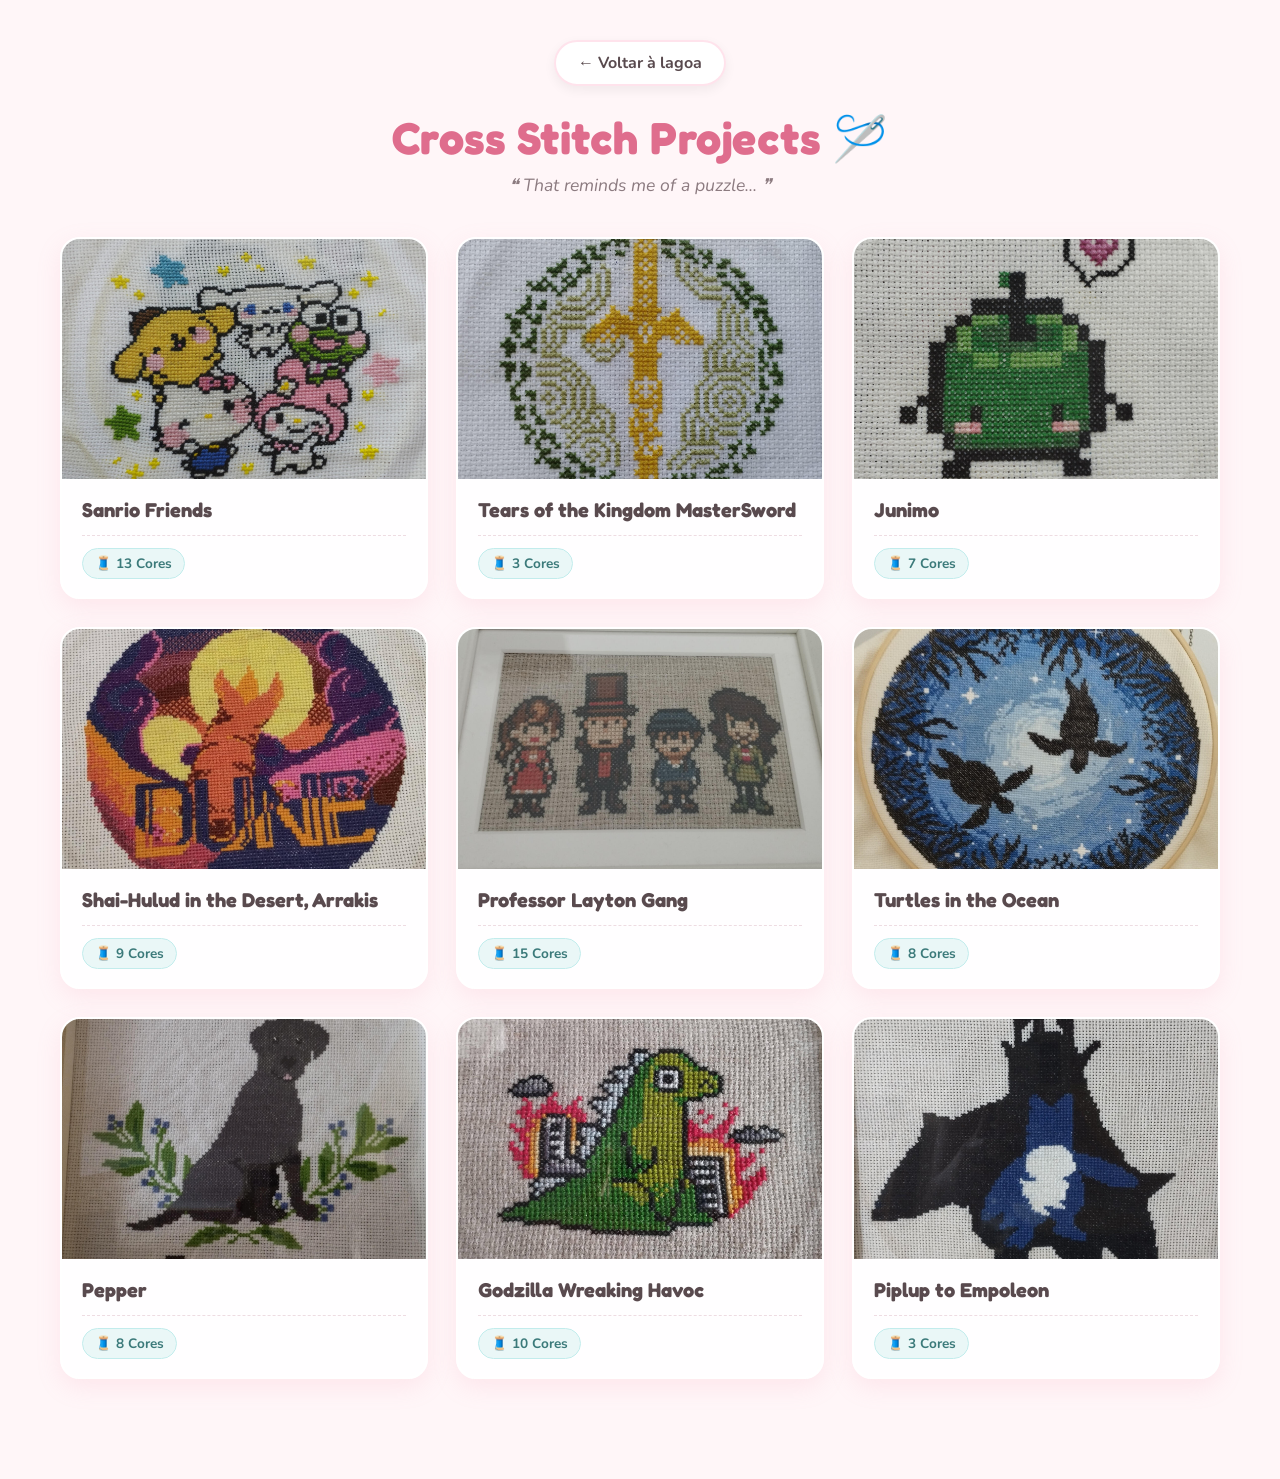
==== commit 84e5ac9a: "Update back button text in cross-stitch.html" ====
--- a/cross-stitch.html
+++ b/cross-stitch.html
@@ -231,7 +231,7 @@
 
   <div class="container">
     <header>
-      <a href="index.html" class="back-btn">← Início</a>
+      <a href="index.html" class="back-btn">← Voltar à lagoa</a>
       <h1>Cross Stitch Projects 🪡</h1>
       <p class="subtitle">❝ That reminds me of a puzzle... ❞</p>
     </header>
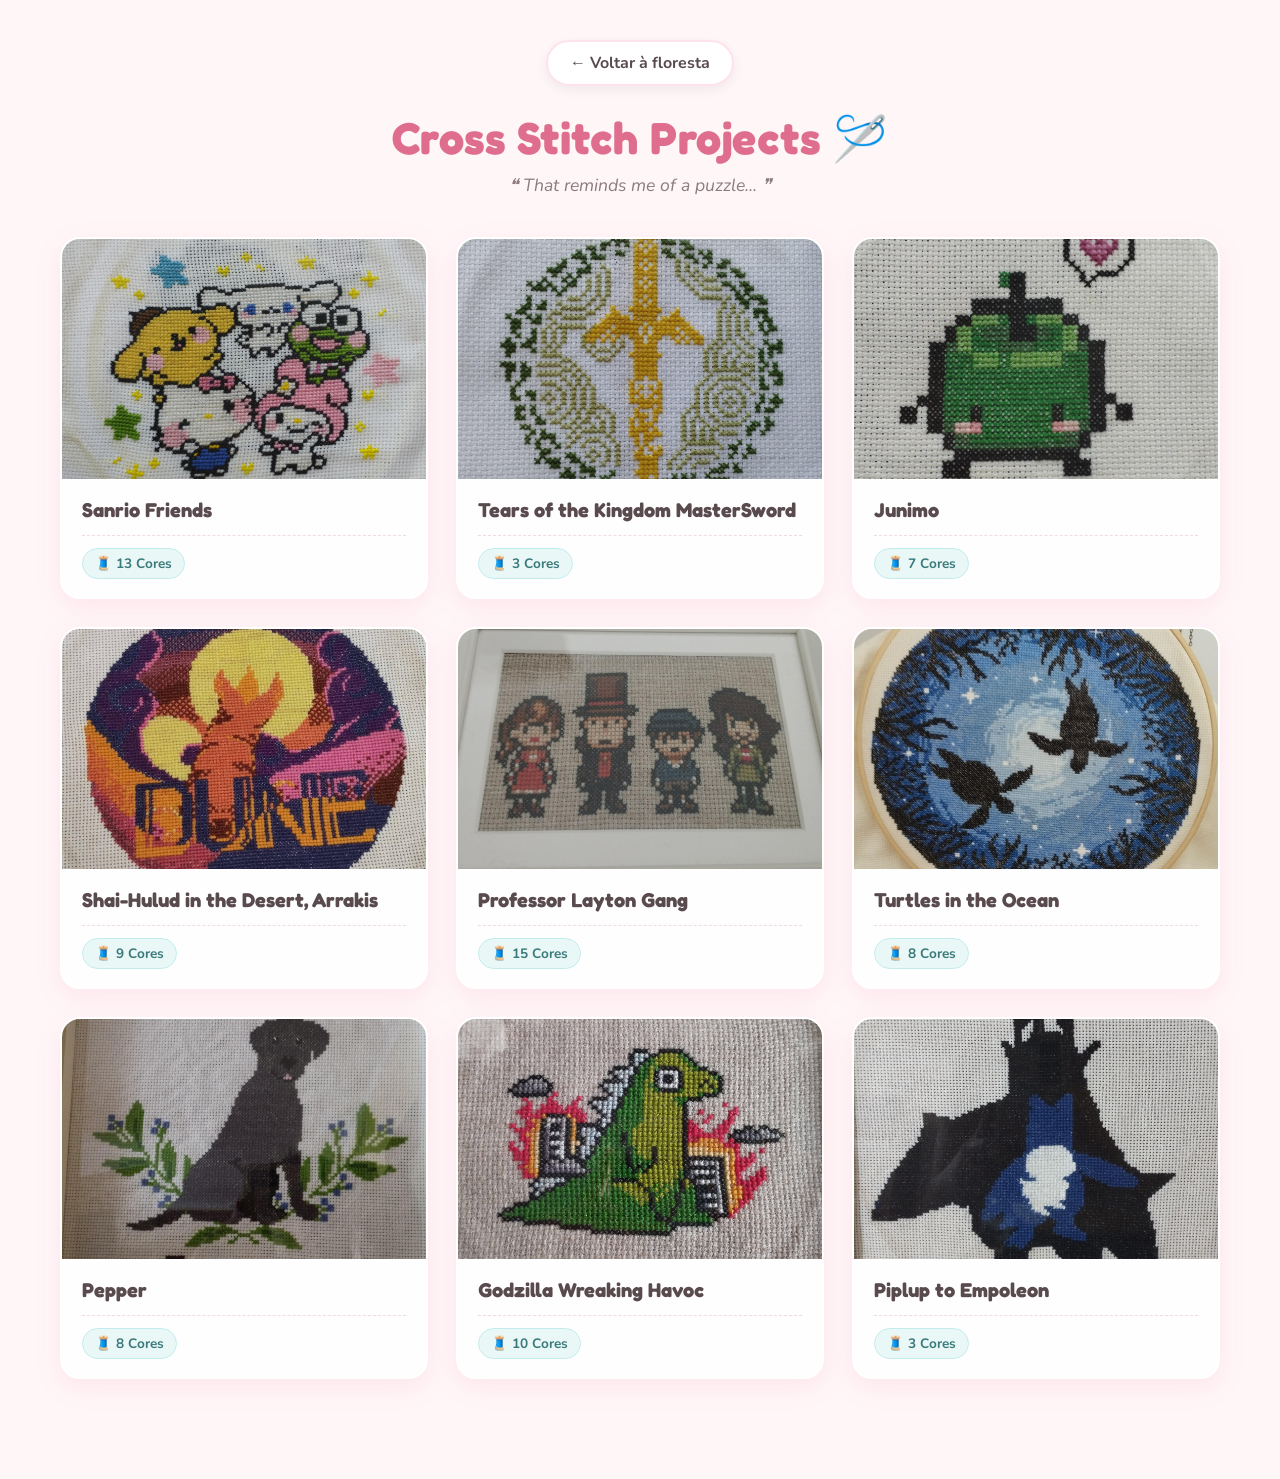
==== commit aff03288: "Add files via upload" ====
--- a/cross-stitch.html
+++ b/cross-stitch.html
@@ -231,7 +231,7 @@
 
   <div class="container">
     <header>
-      <a href="index.html" class="back-btn">← Voltar à lagoa</a>
+      <a href="index.html" class="back-btn">← Voltar à floresta</a>
       <h1>Cross Stitch Projects 🪡</h1>
       <p class="subtitle">❝ That reminds me of a puzzle... ❞</p>
     </header>
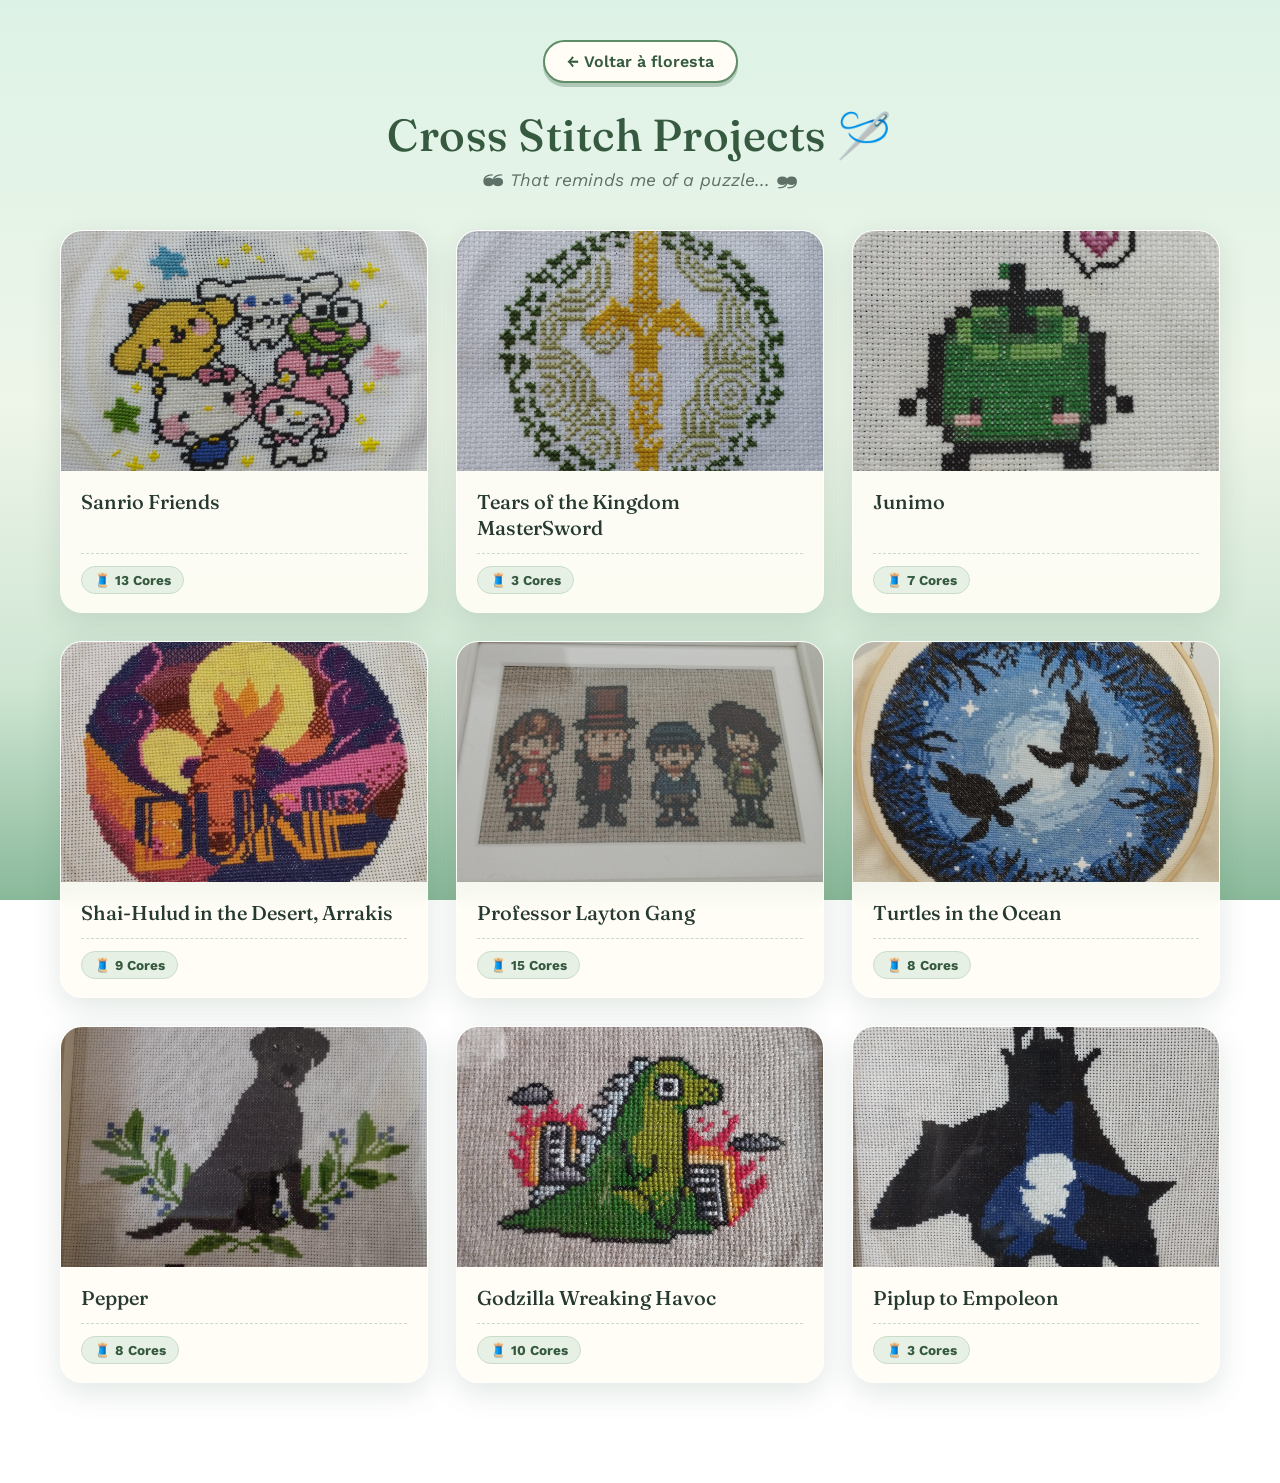
==== commit 0be938c0: "Add files via upload" ====
--- a/cross-stitch.html
+++ b/cross-stitch.html
@@ -6,18 +6,20 @@
   <title>Cross Stitch Projects 🪡</title>
   <link rel="preconnect" href="https://fonts.googleapis.com">
   <link rel="preconnect" href="https://fonts.gstatic.com" crossorigin>
-  <link href="https://fonts.googleapis.com/css2?family=Fredoka:wght@400;600;700&family=Nunito:wght@400;700&display=swap" rel="stylesheet">
+  <link href="https://fonts.googleapis.com/css2?family=Fraunces:opsz,wght@9..144,400;9..144,500;9..144,600&family=Work+Sans:wght@400;500;600;700&display=swap" rel="stylesheet">
   <style>
     :root {
-      --bg-color: #fff6f8;
-      --card-bg: rgba(255, 255, 255, 0.88);
-      --primary: #f08da8;
-      --primary-hover: #e07291;
-      --accent: #b2d8d8;
-      --text: #594a4e;
-      --text-muted: #8c7b80;
-      --border-radius: 20px;
-      --shadow: 0 8px 24px rgba(240, 141, 168, 0.15);
+      --bg-color: #EEF5E9;
+      --card-bg: rgba(255, 253, 246, 0.92);
+      --primary: #5F8D67;
+      --primary-hover: #355A3F;
+      --accent: #8AB99A;
+      --text: #263A32;
+      --text-muted: #5E7168;
+      --moss-dark: #355A3F;
+      --moss-pale: #E7F0E4;
+      --border-radius: 22px;
+      --shadow: 0 10px 30px rgba(53, 90, 63, 0.14);
     }
 
     * {
@@ -27,8 +29,8 @@
     }
 
     body {
-      font-family: 'Nunito', sans-serif;
-      background-color: var(--bg-color);
+      font-family: 'Work Sans', sans-serif;
+      background: linear-gradient(to bottom, #DDF2E6 0%, #EEF5E9 45%, #CFE6D3 76%, #8AB99A 100%) fixed;
       color: var(--text);
       min-height: 100vh;
       overflow-x: hidden;
@@ -100,28 +102,28 @@
       display: inline-flex;
       align-items: center;
       gap: 8px;
-      background: white;
-      color: var(--text);
+      background: #FFFDF6;
+      color: var(--moss-dark);
       text-decoration: none;
       padding: 10px 22px;
       border-radius: 999px;
-      font-weight: 700;
-      box-shadow: 0 4px 12px rgba(0, 0, 0, 0.06);
-      transition: all 0.25s ease;
+      font-weight: 600;
+      box-shadow: 0 4px 0 rgba(53, 90, 63, 0.28);
+      transition: transform .15s ease, box-shadow .15s ease;
       margin-bottom: 24px;
-      border: 2px solid #ffe3ec;
+      border: 2px solid var(--primary);
     }
 
     .back-btn:hover {
       transform: translateY(-2px);
-      border-color: var(--primary);
-      color: var(--primary);
+      box-shadow: 0 6px 0 rgba(53, 90, 63, 0.24);
     }
 
     h1 {
-      font-family: 'Fredoka', cursive;
+      font-family: 'Fraunces', serif;
+      font-weight: 500;
       font-size: 2.8rem;
-      color: #df6d8d;
+      color: var(--moss-dark);
       letter-spacing: 0.5px;
       margin-bottom: 8px;
     }
@@ -145,7 +147,7 @@
       border-radius: var(--border-radius);
       overflow: hidden;
       box-shadow: var(--shadow);
-      border: 2px solid #fff;
+      border: 1px solid rgba(255, 255, 255, 0.7);
       display: flex;
       flex-direction: column;
       transition: transform 0.3s cubic-bezier(0.34, 1.56, 0.64, 1), box-shadow 0.3s ease;
@@ -153,13 +155,13 @@
 
     .card:hover {
       transform: translateY(-6px) scale(1.01);
-      box-shadow: 0 14px 28px rgba(240, 141, 168, 0.25);
+      box-shadow: 0 14px 28px rgba(53, 90, 63, 0.24);
     }
 
     .card-img-wrapper {
       width: 100%;
       height: 240px;
-      background: #ffeef2;
+      background: var(--moss-pale);
       position: relative;
       overflow: hidden;
       display: flex;
@@ -187,7 +189,8 @@
     }
 
     .card-title {
-      font-family: 'Fredoka', cursive;
+      font-family: 'Fraunces', serif;
+      font-weight: 500;
       font-size: 1.25rem;
       color: var(--text);
       line-height: 1.3;
@@ -198,7 +201,7 @@
       display: flex;
       align-items: center;
       justify-content: space-between;
-      border-top: 1px dashed #eedce2;
+      border-top: 1px dashed #C9DCC9;
       padding-top: 12px;
     }
 
@@ -206,13 +209,13 @@
       display: inline-flex;
       align-items: center;
       gap: 6px;
-      background-color: #eaf7f7;
-      color: #3b7a7a;
+      background-color: var(--moss-pale);
+      color: var(--moss-dark);
       font-size: 0.85rem;
       font-weight: 700;
       padding: 5px 12px;
       border-radius: 999px;
-      border: 1px solid #c2ecec;
+      border: 1px solid #C9DCC9;
     }
   </style>
 </head>
@@ -225,8 +228,8 @@
     <span class="floating-item">✨</span>
     <span class="floating-item">✂️</span>
     <span class="floating-item">🧵</span>
-    <span class="floating-item">🌸</span>
-    <span class="floating-item">💖</span>
+    <span class="floating-item">🍃</span>
+    <span class="floating-item">🌿</span>
   </div>
 
   <div class="container">
